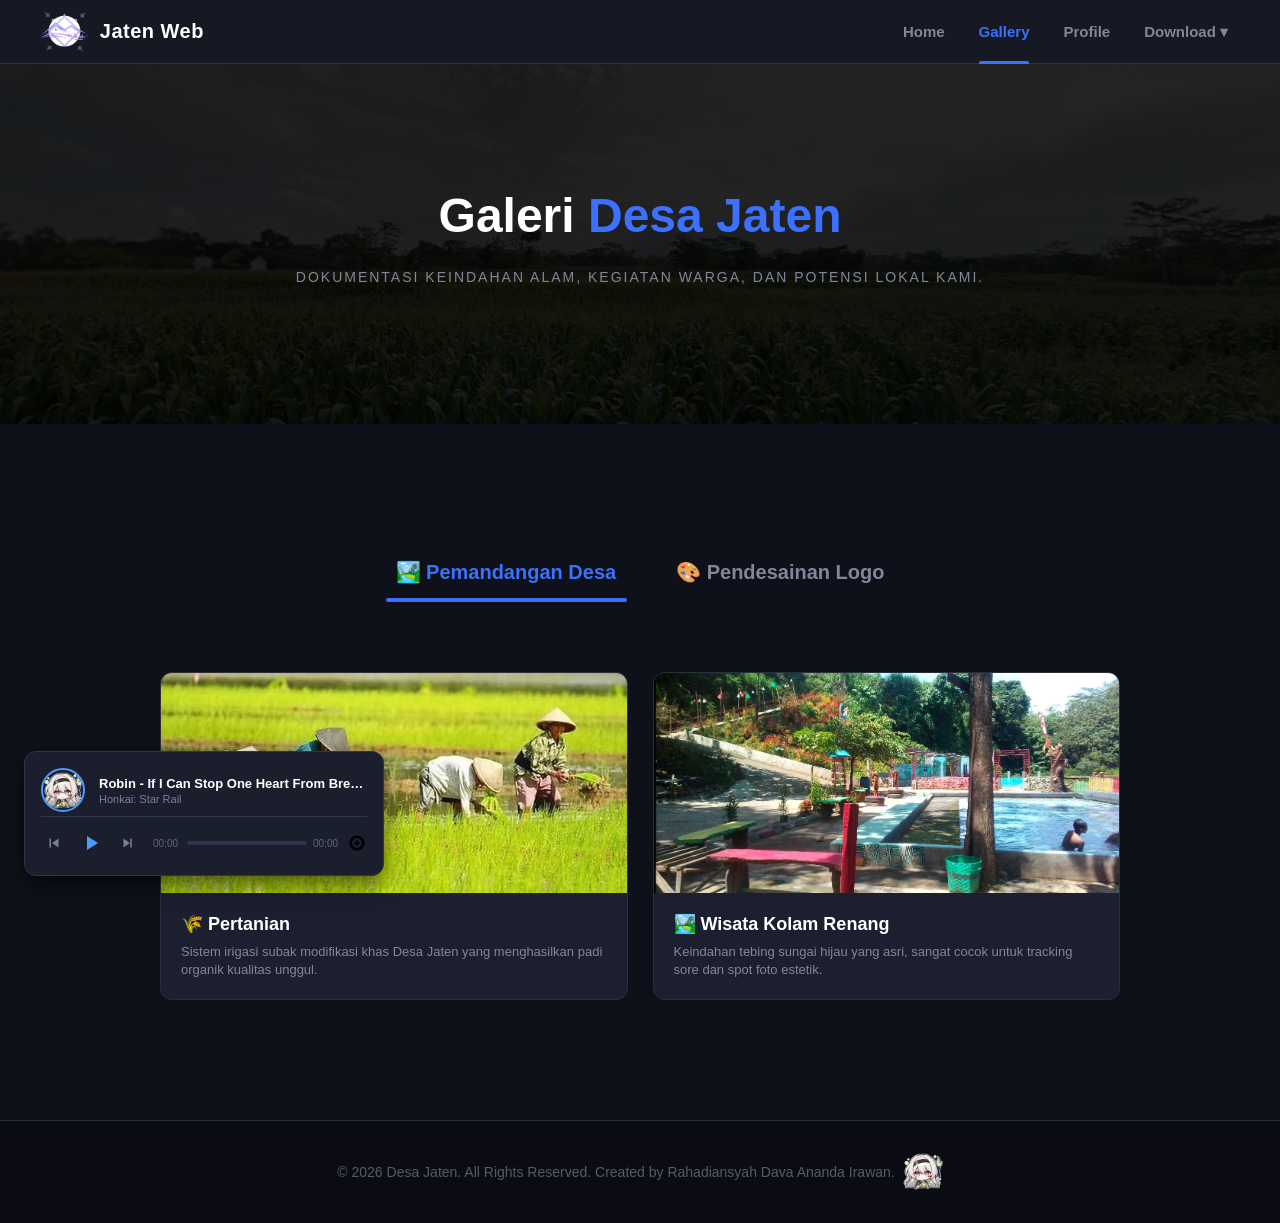
==== gallery.html @ ee6c20fc "Add files via upload" ====
<!DOCTYPE html>
<html lang="en">
<head>
    <meta charset="UTF-8">
    <meta name="viewport" content="width=device-width, initial-scale=1.0">
    <title>Galeri - Jaten Web</title>
    <link rel="stylesheet" href="css/style.css">
    <link rel="icon" type="image/png" href="assets/img/icon.png">
</head>
<body>
    <nav class="navbar">
        <div class="nav-left">
            <a href="index.html" class="logo">
                <img src="assets/img/LOGO.webp" alt="logo desa jaten" class="logo-img">
                <span class="logo-text">Jaten Web</span>
            </a>
        </div> 
        <div class="nav-right">
            <a href="index.html" class="txt-btn">Home</a>
            <a href="gallery.html" class="txt-btn active">Gallery</a>
            <a href="profile.html" class="txt-btn">Profile</a>
            <div class="dropdown">
                <button class="txt-btn dropdown-trigger">Download ▾</button>
                <div class="dropdown-content">
                    <a href="assets/surat/poster.pdf" download>🖼️ Download Poster Promosi</a>
                    <a href="assets/surat/surat.pdf" download class="txt-btn">📄 Download Surat</a>
                </div>
            </div>
        </div>
    </nav>
    
    <header class="gallery-hero">
        <div class="hero-content">
            <h1 class="hero-title">Galeri <span class="hero-highlight">Desa Jaten</span></h1>
            <p class="hero-subtitle">Dokumentasi keindahan alam, kegiatan warga, dan potensi lokal kami.</p>
        </div>
    </header>

    <section class="content-section">
        <div class="container">
            
            <div class="gallery-filter-wrapper">
                <div class="gallery-filter-container">
                    <button class="filter-btn active" data-target="desa">🏞️ Pemandangan Desa</button>
                    <button class="filter-btn" data-target="logo">🎨 Pendesainan Logo</button>
                    <div class="line-glider"></div>
                </div>
            </div>

            <div class="gallery-grid">
                
                <div class="gallery-item reveal reveal-delay-1" data-category="desa" id="item-pertanian">
                    <div class="gallery-img-wrapper">
                        <img src="assets/img/pertanian.webp" alt="Sektor Pertanian">
                    </div>
                    <div class="gallery-info">
                        <h3>🌾 Pertanian</h3>
                        <p>Sistem irigasi subak modifikasi khas Desa Jaten yang menghasilkan padi organik kualitas unggul.</p>
                    </div>
                </div>

                <div class="gallery-item reveal reveal-delay-2" data-category="desa" id="item-wisata">
                    <div class="gallery-img-wrapper">
                        <img src="assets/img/kolam.webp" alt="Wisata Alam">
                    </div>
                    <div class="gallery-info">
                        <h3>🏞️ Wisata Kolam Renang</h3>
                        <p>Keindahan tebing sungai hijau yang asri, sangat cocok untuk tracking sore dan spot foto estetik.</p>
                    </div>
                </div>

                <div class="gallery-item reveal reveal-delay-3" data-category="logo" id="mindboard">
                    <div class="gallery-img-wrapper">
                        <img src="assets/img/Jaten/1.png" alt="mindmap">
                    </div>
                    <div class="gallery-info">
                        <h3>Mind Map</h3>
                    </div>
                </div>

                <div class="gallery-item reveal reveal-delay-3" data-category="logo" id="moodboard">
                    <div class="gallery-img-wrapper">
                        <img src="assets/img/Jaten/2.png" alt="Moodboard">
                    </div>
                    <div class="gallery-info">
                        <h3>Mood Map</h3>
                    </div>
                </div>

                <div class="gallery-item reveal reveal-delay-3" data-category="logo" id="logom">
                    <div class="gallery-img-wrapper">
                        <img src="assets/img/Jaten/3.png" alt="LogoM">
                    </div>
                    <div class="gallery-info">
                        <h3>Logo Matriks</h3>
                    </div>
                </div>

            </div>
        </div>
    </section>

    <footer class="main-footer">
        <p>&copy; 2026 Desa Jaten. All Rights Reserved. Created by Rahadiansyah Dava Ananda Irawan.
            <img src="assets/img/mywife.webp" alt="Firefly Chibi" class="chibi-egg">
        </p>
    </footer>

    <script src="js/script.js"></script>
    <div class="lightbox-overlay" id="lightboxOverlay">
        <div class="lightbox-window">
            <button class="lightbox-close" id="lightboxClose">&times;</button>
            
            <div class="lightbox-content">
                <div class="lightbox-left">
                    <img src="" alt="Preview Gambar" id="lightboxImg">
                </div>
                <div class="lightbox-right">
                    <h2 id="lightboxTitle">Judul Gambar</h2>
                    <p id="lightboxDesc">Deskripsi lengkap dari foto galeri yang dipilih.</p>
                </div>
            </div>
        </div>
    </div>
    <div class="hoyo-player" id="hoyoPlayer">
        <audio id="main-audio" src="assets/music/song1.mp3"></audio>

        <div class="player-container">
            <div class="track-info">
                <div class="track-disc" id="trackDisc">
                    <img src="assets/img/mywife.webp" alt="Track Cover" id="playerCover">
                </div>
                <div class="track-details">
                    <div class="track-title-wrapper">
                        <h4 id="playerTitle">Robin - If I Can Stop One Heart From Breaking</h4>
                    </div>
                    <p id="playerArtist">Honkai: Star Rail</p>
                </div>
            </div>

            <div class="track-lyrics-container" id="lyricsContainer">
            </div>

            <div class="player-controls-wrapper">
                <div class="player-controls">
                    <button class="ctrl-btn" id="btnPrev">
                        <svg viewBox="0 0 24 24"><path d="M6 6h2v12H6zm3.5 6l8.5 6V6z"/></svg>
                    </button>
                    <button class="ctrl-btn play-trigger" id="btnPlay">
                        <svg viewBox="0 0 24 24" id="playIcon"><path d="M8 5v14l11-7z"/></svg>
                    </button>
                    <button class="ctrl-btn" id="btnNext">
                        <svg viewBox="0 0 24 24"><path d="M6 18l8.5-6L6 6zm9-12h2v12h-2z"/></svg>
                    </button>
                </div>
                
                <div class="progress-container" id="progressContainer">
                    <span class="time-text" id="timeCurrent">00:00</span>
                    <div class="progress-bar">
                        <div class="progress-fill" id="progressFill"></div>
                    </div>
                    <span class="time-text" id="timeTotal">00:00</span>
                    
                    <button class="lyric-btn" id="btnLyrics" title="Tampilkan Lirik">
                        <svg viewBox="0 0 24 24"><path d="M12 3c-4.97 0-9 4.03-9 9s4.03 9 9 9 9-4.03 9-9-4.03-9-9-9zm0 15c-3.31 0-6-2.69-6-6s2.69-6 6-6 6 2.69 6 6-2.69 6-6 6zm1-9h-2v2H9v2h2v2h2v-2h2v-2h-2z"/></svg>
                    </button>
                </div>
            </div>
        </div>
    </div>
    <script src="js/script.js"></script>
</body>
</html>
---- css/style.css ----
/* ========================================================
   1. BASE RESET & INITIALIZATION
   ======================================================== */
* {
    margin: 0;
    padding: 0;
    box-sizing: border-box;
    font-family: 'Bahnschrift', sans-serif;
}

body {
    background-color: #0f111a;
}

/* ========================================================
   2. NAVIGATION BAR SYSTEM (INTERACTIVE HOVER & ACTIVE)
   ======================================================== */
.navbar {
    display: flex;
    justify-content: space-between;
    align-items: center;
    background-color: #161824;
    padding: 0 40px;
    height: 64px;
    border-bottom: 1px solid #2c2f3a;
    position: fixed;
    top: 0;
    left: 0;
    width: 100%;
    z-index: 1000;
}

.nav-left {
    display: flex;
    align-items: center;
    gap: 40px;
}

.logo {
    display: flex;         
    align-items: center;   
    gap: 12px;             
    text-decoration: none; 
}

.logo-img {
    height: 40px;          
    width: auto;
    object-fit: contain;
    display: block;
}

.logo-text {
    color: #fff;           
    font-size: 20px;       
    font-weight: bold;
    letter-spacing: 0.5px;
}

.logo:hover .logo-img {
    transform: scale(1.05);
    transition: transform 0.2s ease;
}

.nav-right {
    display: flex;
    align-items: center;
    gap: 10px; 
    height: 64px; 
}

/* Style dasar untuk tombol menu teks di navbar */
.txt-btn {
    color: #838699;
    font-size: 15px;
    font-weight: 600;
    text-decoration: none; 
    cursor: pointer;
    transition: color 0.3s ease;
    padding: 0 12px;
    height: 100%; 
    display: flex;
    align-items: center; 
    position: relative; /* Kunci posisi buat dua jenis garis bawah */
}

/* 💡 KUNCI 1: Efek pas menu didekati kursor (Hover) - Teks membiru dikit */
.txt-btn:hover {
    color: #5b86fd; /* Birunya agak soft/muda sedikit dibanding warna aktif asli */
}

/* 💡 KUNCI 2: Bikin garis bawah HOVER yang lebih pendek menggunakan ::before */
.txt-btn::before {
    content: '';
    position: absolute;
    bottom: 12px;              /* Posisinya agak naik sedikit di bawah teks langsung */
    left: 25%;                 /* Digeser dari kiri 25% */
    width: 50%;                /* Lebarnya cuma 50% dari panjang teks (lebih pendek!) */
    height: 2px;               /* Lebih tipis dan halus */
    background-color: #5b86fd; /* Warna sesuai hover teks */
    border-radius: 1px;
    
    /* Animasi muncul memanjang dari tengah */
    transform: scaleX(0); 
    transition: transform 0.3s ease;
}

/* Jalankan garis pendeknya pas di-hover (tapi cuma buat menu yang GAK aktif) */
.txt-btn:not(.active):hover::before {
    transform: scaleX(1);
}

/* 💡 KUNCI 3: Pas menu AKTIF di halaman tersebut (Tetap Penuh & Tegas) */
.txt-btn.active {
    color: #3b71fe !important; /* Warna biru jernih utama */
}

/* Garis bawah penanda halaman aktif di batas paling bawah navbar */
.txt-btn.active::after {
    content: '';
    position: absolute;
    bottom: 0;                /* Pas menempel di batas bawah navbar */
    left: 12px;               
    right: 12px;              /* Lebar penuh mengikuti padding teks */
    height: 3px;              /* Lebih tebal */
    background-color: #3b71fe;
    border-radius: 2px 2px 0 0; 
}

/* ========================================================
   3. HERO SECTION (HOME HALAMAN UTAMA)
   ======================================================== */
.hero-section {
    position: relative;
    width: 100%;
    min-height: calc(100vh - 64px);
    background-image: linear-gradient(rgba(0,0,0,0.7), rgba(0,0,0,0.7)), url('../assets/img/banner.webp');
    background-size: cover;
    background-position: center;
    background-repeat: no-repeat;
    margin-top: 64px;
    display: flex;
    flex-direction: column;
    align-items: center;
    justify-content: center;
    text-align: center;
    padding: 0 24px;
}

.hero-content {
    max-width: 800px;
    display: flex;
    flex-direction: column;
    align-items: center;
}

.hero-title {
    font-size: 48px;
    font-weight: 800;
    color: #fff;
    line-height: 1.2;
    margin-bottom: 24px;
}

.hero-subtitle {
    font-size: 14px;
    letter-spacing: 2px;
    color: #838699;
    text-transform: uppercase;
    margin-bottom: 16px;
}

.hero-highlight {
    color: #3b71fe;
}

.hero-desc {
    font-size: 18px;
    color: #b3b6c2;
    max-width: 600px;
    margin-bottom: 40px;
    line-height: 1.6;
}

.hero-btn {
    display: inline-block;
    border: 1px solid #fff;
    padding: 12px 32px;
    font-size: 14px;
    color: #fff;
    text-decoration: none;
    text-transform: uppercase;
    letter-spacing: 1px;
    transition: background-color 0.3s, color 0.3s, border-color 0.3s;
}

.hero-btn:hover {
    background-color: #fff;
    color: #0f111a;
}

/* ========================================================
   4. CONTENT LAYOUT & MAIN CONTAINER
   ======================================================== */
.container {
    max-width: 1000px;
    margin: 0 auto;
    padding: 0 20px;
}

.content-section {
    padding: 100px 0; 
    background-color: #0f111a; 
    text-align: center;
}

.content-section.alternate-bg {
    background-color: #141724; 
}

.section-title {
    font-size: 36px;
    font-weight: 700;
    color: #fff;
    margin-bottom: 24px;
    position: relative;
}

.section-text {
    font-size: 18px;
    color: #b3b6c2;
    line-height: 1.8;
    max-width: 750px;
    margin: 0 auto;
}

/* ========================================================
   5. GRID & POTENSI CARD SYSTEM
   ======================================================== */
.grid-potensi {
    display: flex;
    justify-content: center;
    gap: 30px;
    margin-top: 50px;
    flex-wrap: wrap; 
}

.potensi-card {
    background-color: #1c1f30;
    border: 1px solid #2c2f3a;
    border-radius: 8px;
    width: 300px;
    text-align: left;
    transition: transform 0.3s, border-color 0.3s;
    padding-bottom: 30px; 
    cursor: pointer; /* 💡 TAMBAHAN: Biar pas diarahin mouse, kursornya jadi lambang jari klik */
}

.potensi-card:hover {
    transform: translateY(-5px); 
    border-color: #3b71fe; 
}

.potensi-card h3 {
    color: #fff;
    font-size: 20px;
    margin: 20px 20px 12px 20px;
}

.potensi-card p {
    color: #838699;
    font-size: 14px;
    line-height: 1.6;
    margin: 0 20px;
}

.potensi-img-wrapper {
    width: 100%;
    height: 180px;      
    overflow: hidden;    
    border-radius: 8px 8px 0 0; 
    margin-bottom: 10px; 
}

.potensi-img {
    width: 100%;
    height: 100%;
    object-fit: cover; 
    transform: scale(1); 
    transition: transform 0.5s ease;
}

.potensi-img:hover {
    transform: scale(1.08); 
    cursor: pointer;
}

/* ========================================================
   6. GALLERY PAGE SPECIFIC STYLING
   ======================================================== */
.gallery-hero {
    width: 100%;
    min-height: 40vh; 
    margin-top: 64px; 
    background-image: linear-gradient(rgba(0,0,0,0.85), rgba(0,0,0,0.85)), url('../assets/img/banner.webp');
    background-size: cover;
    background-position: center;
    display: flex;
    align-items: center;
    justify-content: center;
    text-align: center;
    padding: 40px 24px;
}

.gallery-filter-wrapper {
    width: 100%;
    display: flex;
    justify-content: center; 
    align-items: center;
    margin-top: 30px;
    margin-bottom: 50px;
}

.gallery-filter-container {
    display: inline-flex;    
    justify-content: center;
    gap: 40px;               
    position: relative;      
    padding-bottom: 12px;    
}

.filter-btn {
    background: none;
    border: none;
    color: #838699;
    font-size: 20px;         
    font-weight: 700;        
    cursor: pointer;
    padding: 6px 10px;       
    transition: color 0.3s ease;
    white-space: nowrap;     
}

.filter-btn:hover {
    color: #fff;
}

.filter-btn.active {
    color: #3b71fe;          
}

.line-glider {
    position: absolute;
    bottom: 0;
    left: 0;
    height: 4px;             
    background-color: #3b71fe;
    border-radius: 2px;
    transition: transform 0.4s cubic-bezier(0.25, 1, 0.5, 1), width 0.3s ease;
    pointer-events: none;
}

.gallery-grid {
    display: grid;
    grid-template-columns: repeat(auto-fit, minmax(300px, 1fr)); 
    gap: 25px; 
    padding: 20px 0;
}

.gallery-item {
    background-color: #1c1f30;
    border: 1px solid #2c2f3a;
    border-radius: 12px;
    overflow: hidden;
    transition: transform 0.3s ease, border-color 0.3s ease;
}

.gallery-item:hover {
    transform: translateY(-5px);
    border-color: #3b71fe;
}

.gallery-img-wrapper {
    width: 100%;
    height: 220px;
    overflow: hidden;
}

.gallery-img-wrapper img {
    width: 100%;
    height: 100%;
    object-fit: cover;
    transition: transform 0.5s ease;
}

.gallery-img-wrapper img:hover {
    transform: scale(1.08);
    cursor: pointer;
}

.gallery-info {
    padding: 20px;
    text-align: left;
}

.gallery-info h3 {
    color: #fff;
    font-size: 18px;
    margin-bottom: 8px;
}

.gallery-info p {
    color: #838699;
    font-size: 13px;
    line-height: 1.4;
}

.gallery-item.hide {
    display: none !important;
}

/* ========================================================
   7. MAIN FOOTER & EASTER EGG CHIBI
   ======================================================== */
.main-footer {
    background-color: #0b0c13;
    padding: 30px 0;
    text-align: center;
    border-top: 1px solid #2c2f3a;
}

.main-footer p {
    color: #575a6b;
    font-size: 14px;
    display: inline-flex;
    align-items: center; 
    justify-content: center;
    gap: 8px; 
}

.chibi-egg {
    height: 40px;        
    width: 40px;         
    object-fit: contain; 
    opacity: 1; 
    vertical-align: middle;
    margin-bottom: 2px;  
    transition: transform 0.3s ease; 
}

.main-footer p:hover .chibi-egg {
    transform: scale(1.2) rotate(5deg);
}

/* ========================================================
   8. MODERN LIGHTBOX MODAL SYSTEM (PERBAIKAN DISPLAY NONE)
   ======================================================== */
.lightbox-overlay {
    position: fixed;
    top: 0;
    left: 0;
    width: 100%;
    height: 100%;
    background-color: rgba(10, 11, 20, 0.85); 
    backdrop-filter: blur(8px); 
    z-index: 2000; 
    
    /* 💡 SOLUSI: Disembunyikan total di awal biar gak nge-blok klik galeri */
    display: none; 
    align-items: center;
    justify-content: center;
    opacity: 0;
    transition: opacity 0.4s ease;
}

/* Jendela yang bakal melebar dan membesar pas aktif */
.lightbox-window {
    background-color: #161824;
    border: 1px solid #2c2f3a;
    width: 90%;
    max-width: 850px;
    border-radius: 16px;
    position: relative;
    overflow: hidden;
    
    /* Keadaan awal animasi: Agak mengecil */
    transform: scale(0.85);
    transition: transform 0.4s cubic-bezier(0.34, 1.56, 0.64, 1);
}

/* Dipanggil bareng JavaScript lewat efek Transisi */
.lightbox-overlay.show {
    opacity: 1;
}

.lightbox-overlay.show .lightbox-window {
    transform: scale(1); /* Efek mengembang melebar rapi ala Canva */
}

/* Tombol Tutup Silang */
.lightbox-close {
    position: absolute;
    top: 15px;
    right: 20px;
    background: none;
    border: none;
    color: #838699;
    font-size: 32px;
    cursor: pointer;
    transition: color 0.2s, transform 0.2s;
    z-index: 10;
}

.lightbox-close:hover {
    color: #fff;
    transform: scale(1.1);
}

/* Tata Letak Konten Pop-up */
.lightbox-content {
    display: flex;
    flex-wrap: wrap; 
}

.lightbox-left {
    flex: 1.2;
    min-width: 300px;
    height: 400px;
    background-color: #0f111a;
}

.lightbox-left img {
    width: 100%;
    height: 100%;
    object-fit: cover; 
}

.lightbox-right {
    flex: 1;
    min-width: 280px;
    padding: 40px 30px;
    display: flex;
    flex-direction: column;
    justify-content: center;
    text-align: left;
}

.lightbox-right h2 {
    color: #fff;
    font-size: 26px;
    font-weight: 700;
    margin-bottom: 16px;
    line-height: 1.3;
}

.lightbox-right p {
    color: #b3b6c2;
    font-size: 15px;
    line-height: 1.6;
}

/* Responsif untuk Layar HP */
@media (max-width: 650px) {
    .lightbox-left {
        height: 250px;
    }
    .lightbox-right {
        padding: 25px 20px;
    }
    .lightbox-right h2 {
        font-size: 20px;
    }
}

/* ========================================================
   9. ENTRANCE REVEAL ANIMATION (SLIDE UP + FADE IN)
   ======================================================== */
/* Status awal: Tersembunyi di bawah & transparan */
.reveal {
    opacity: 0;
    transform: translateY(30px);
    transition: opacity 0.8s ease-out, transform 0.8s ease-out;
    visibility: hidden;
}

/* Status akhir: Muncul di posisi asli */
.reveal.active-reveal {
    opacity: 1;
    transform: translateY(0);
    visibility: visible;
}

/* Efek Staggered (Muncul bergantian satu per satu pada kartu grid) */
.reveal-delay-1 { transition-delay: 0.1s; }
.reveal-delay-2 { transition-delay: 0.2s; }
.reveal-delay-3 { transition-delay: 0.3s; }

/* ========================================================
   10. NAVBAR DROPDOWN SYSTEM
   ======================================================== */
/* Wadah utama dropdown */
.dropdown {
    position: relative;
    display: inline-block;
    height: 100%; /* Biar tingginya sama rata dengan navbar */
}

/* Mengubah sifat button dropdown agar mirip dengan txt-btn lainnya */
.dropdown-trigger {
    background: none;
    border: none;
    font-family: inherit;
    height: 100%;
}

/* Kotak isi menu dropdown (tersembunyi di awal) */
.dropdown-content {
    display: block;
    position: absolute;
    top: 64px; /* Pas di bawah batas navbar */
    right: 0;   /* Rata kanan biar rapi gak keluar layar */
    background-color: #161824;
    min-width: 220px;
    border: 1px solid #2c2f3a;
    border-top: none;
    border-radius: 0 0 8px 8px;
    box-shadow: 0px 8px 16px rgba(0, 0, 0, 0.5);
    
    /* Efek Animasi Meluncur Halus & Fade In */
    opacity: 0;
    visibility: hidden;
    transform: translateY(-10px);
    transition: opacity 0.3s ease, transform 0.3s ease, visibility 0.3s;
    z-index: 2000;
}

/* Isi link di dalam dropdown */
.dropdown-content a {
    color: #838699;
    padding: 14px 20px;
    text-decoration: none;
    display: block;
    font-size: 14px;
    font-weight: 600;
    text-align: left;
    transition: background-color 0.2s, color 0.2s;
}

/* Pas opsi menu dropdown didekati kursor */
.dropdown-content a:hover {
    background-color: #1c1f30;
    color: #3b71fe; /* Teks berubah jadi biru khas Jaten Web */
}

/* 💡 KUNCI UTAMA: Munculkan dropdown pas wadah .dropdown di-hover */
.dropdown:hover .dropdown-content {
    opacity: 1;
    visibility: visible;
    transform: translateY(0);
}

/* ========================================================
   11. HOYOLAB THEMED MUSIC PLAYER STYLE (PERBAIKAN TOTAL)
   ======================================================== */
.hoyo-player {
    position: fixed;
    bottom: 24px;
    left: 24px;
    background-color: #1b1e2d;
    border: 1px solid #2e344d;
    border-radius: 12px;
    padding: 16px;
    box-shadow: 0 8px 24px rgba(0, 0, 0, 0.6);
    z-index: 3000;
    width: 360px;
    height: 125px; /* Tinggi default mode ciut */
    overflow: hidden;
    transition: height 0.4s cubic-bezier(0.25, 1, 0.5, 1);
    display: flex;
    flex-direction: column;
}

/* Mode memanjang ke atas pas lirik dibuka */
.hoyo-player.expanded {
    height: 380px; 
}

.player-container {
    display: flex;
    flex-direction: column;
    height: 100%;
    justify-content: space-between;
}

/* 11.1 Info Lagu (Atas) */
.track-info {
    display: flex;
    align-items: center;
    gap: 14px;
}

.track-disc {
    width: 44px;
    height: 44px;
    border-radius: 50%;
    border: 2px solid #4a9bff;
    overflow: hidden;
    flex-shrink: 0;
    animation: rotateDisc 5s linear infinite;
    animation-play-state: paused;
}

@keyframes rotateDisc {
    from { transform: rotate(0deg); }
    to { transform: rotate(360deg); }
}

.track-disc img {
    width: 100%;
    height: 100%;
    object-fit: cover;
}

.track-details {
    overflow: hidden;
}

.track-title-wrapper h4 {
    color: #fff;
    font-size: 13px;
    font-weight: 600;
    white-space: nowrap;
    overflow: hidden;
    text-overflow: ellipsis;
    margin-bottom: 2px;
}

#playerArtist {
    color: #79819a;
    font-size: 11px;
}

/* 11.2 Wadah Lirik Tengah (Hanya muncul pas .expanded) */
.track-lyrics-container {
    flex: 1;
    margin: 12px 0;
    padding: 12px;
    background-color: #131520;
    border-radius: 8px;
    border: 1px solid #24293a;
    overflow-y: auto;
    display: none;
    text-align: center;
}

.hoyo-player.expanded .track-lyrics-container {
    display: block;
}

.lyric-line {
    color: #5d667e;
    font-size: 12px;
    margin-bottom: 8px;
    font-weight: 600;
}

.lyric-line.active-lyric {
    color: #4a9bff;
    text-shadow: 0 0 8px rgba(74, 155, 255, 0.4);
}

/* 11.3 Bagian Bawah: Baris Kontroler Utama */
.player-controls-wrapper {
    display: flex;
    align-items: center;
    justify-content: space-between; /* Membagi kiri (tombol) dan kanan (progress) */
    gap: 12px;
    margin-top: auto;
    padding-top: 10px;
    border-top: 1px solid #2e344d;
}

/* Tombol navigasi musik (Prev, Play, Next) */
.player-controls {
    display: flex;
    align-items: center;
    gap: 8px;
}

.ctrl-btn {
    background: none;
    border: none;
    cursor: pointer;
    padding: 4px;
    display: flex;
    align-items: center;
    justify-content: center;
}

.ctrl-btn svg {
    width: 18px;
    height: 18px;
    fill: #79819a;
    transition: fill 0.2s;
}

.ctrl-btn:hover svg {
    fill: #4a9bff;
}

/* Tombol play dibuat lingkarannya menonjol */
.play-trigger svg {
    width: 24px;
    height: 24px;
    fill: #4a9bff;
}

/* Wadah Bar Durasi di Sisi Kanan */
.progress-container {
    flex: 1;
    display: flex;
    align-items: center;
    gap: 6px;
}

.progress-bar {
    flex: 1;
    height: 4px;
    background-color: #2e344d;
    border-radius: 2px;
    position: relative;
}

.progress-fill {
    height: 100%;
    width: 0%;
    background: linear-gradient(90deg, #4a9bff, #00ffcc);
    border-radius: 2px;
}

.time-text {
    color: #5d667e;
    font-size: 10px;
    min-width: 28px;
}

/* 11.4 Tombol Pemicu Lirik (Berada di pojok kanan bawah) */
.lyric-btn {
    background: none;
    border: none;
    cursor: pointer;
    width: 20px;
    height: 20px;
    display: flex;
    align-items: center;
    justify-content: center;

/* ========================================================
   11.1 HOYOLAB PLAYER UTILITIES & ANIMATIONS (ADDITIONAL)
   ======================================================== */
/* 💡 Animasi piringan hitam berputar */
@keyframes rotateDisc {
    from { transform: rotate(0deg); }
    to { transform: rotate(360deg); }
}

.track-disc {
    width: 44px;
    height: 44px;
    border-radius: 50%;
    border: 2px solid #4a9bff; /* Cyan Khas HoyoLab */
    overflow: hidden;
    flex-shrink: 0; /* Biar gak gepeng pas teks kepanjangan */
    animation: rotateDisc 5s linear infinite;
    animation-play-state: paused; /* Jalan cuma pas musik play */
}

.track-disc img {
    width: 100%;
    height: 100%;
    object-fit: cover;
}

/* Memastikan ukuran icon kontrol pas di dalam tombol lingkaran */
.ctrl-btn svg {
    width: 20px;
    height: 20px;
    fill: #79819a;
    transition: fill 0.2s, transform 0.2s;
}

.ctrl-btn:hover svg {
    fill: #4a9bff;
}

/* Tombol Play/Pause dibuat sedikit lebih menonjol */
.play-trigger svg {
    width: 26px;
    height: 26px;
    fill: #4a9bff;
}

.play-trigger:hover svg {
    fill: #00ffcc;
    transform: scale(1.1);
}

/* Mengatur kursor pointer untuk semua tombol di player */
.ctrl-btn, .lyric-btn {
    cursor: pointer;
}}

/* ========================================================
   11.5 PERBAIKAN TOTAL: MENYEMBUNYIKAN SCROLLBAR LIRIK
   ======================================================== */

/* 💡 Langkah 1: Atur wadah lirik agar fiturnya aktif tapi scrollbar-nya "tipis" */
.track-lyrics-container {
    /* ... (kode margin, padding, border lainnya tetap sama ya) ... */
    
    overflow-y: auto; /* Fitur scroll tetap wajib aktif */
    
    /* Properti khusus untuk browser Firefox agar scrollbar-nya hilang */
    scrollbar-width: none; 
}

/* 💡 Langkah 2: Sembunyikan visual scrollbar untuk browser berbasis Webkit (Chrome, Edge, Safari, Opera) */
.track-lyrics-container::-webkit-scrollbar {
    width: 0;           /* Lebarnya dibuat NOL */
    height: 0;          /* Tingginya dibuat NOL */
    background: transparent; /* Latar belakang transparan penuh */
}

/* 💡 Langkah 3 (Opsional): Hapus thumb dan track agar benar-benar bersih */
.track-lyrics-container::-webkit-scrollbar-thumb,
.track-lyrics-container::-webkit-scrollbar-track {
    background: transparent;
    border: none;
}
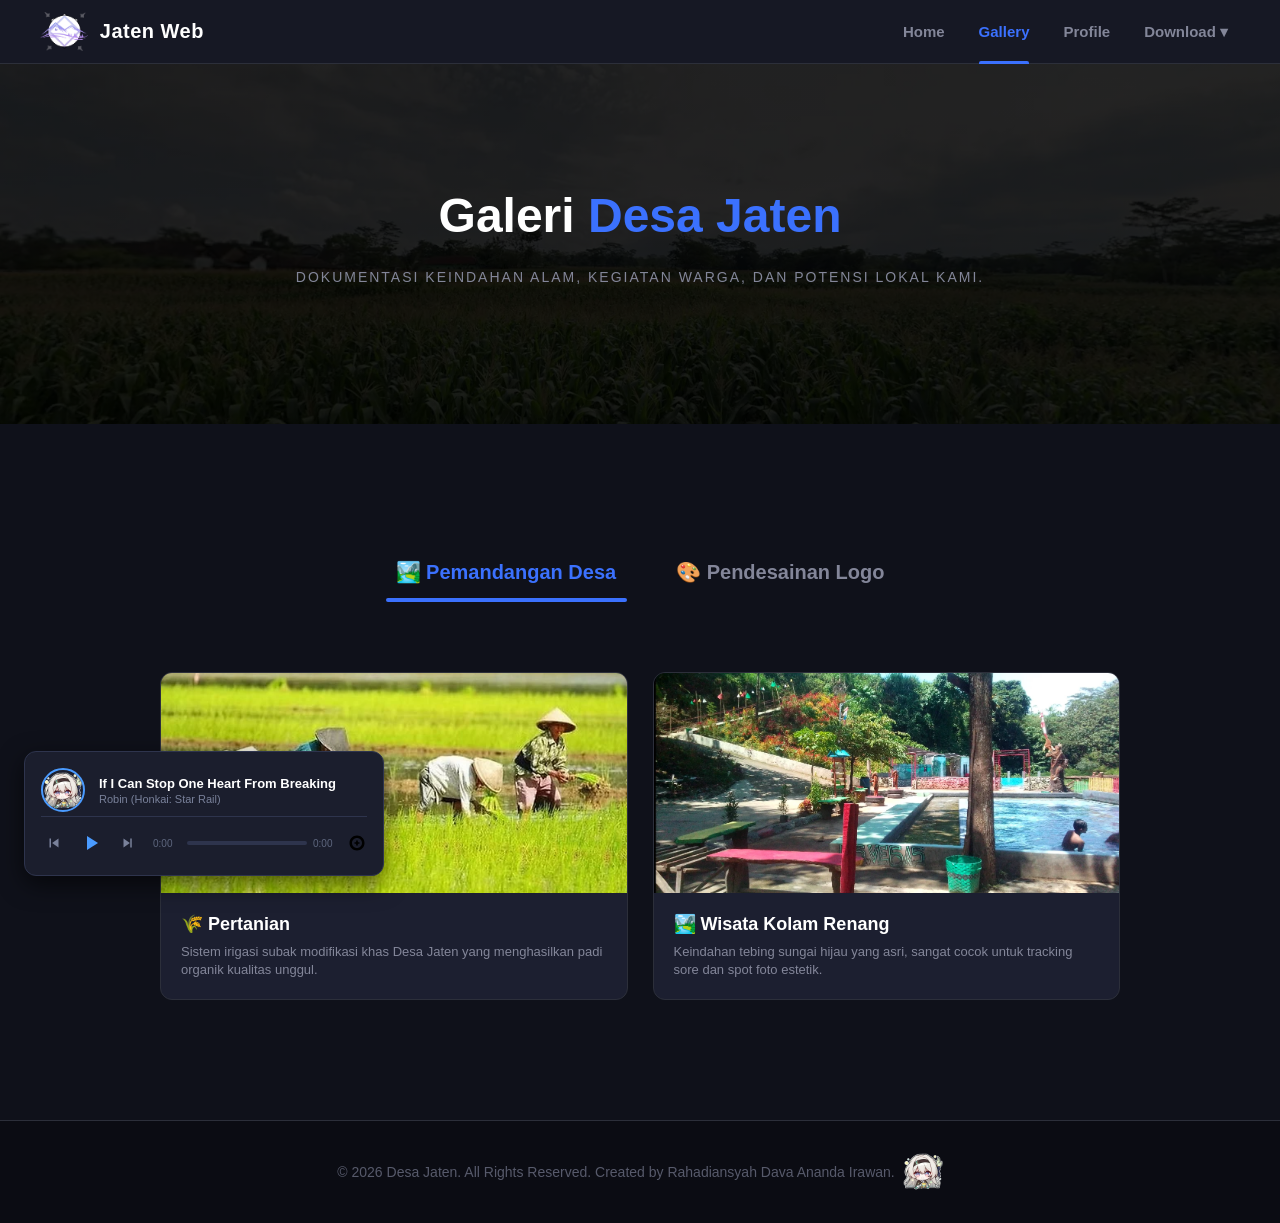
==== commit d7698929: "Update gallery.html" ====
--- a/gallery.html
+++ b/gallery.html
@@ -22,9 +22,8 @@
             <div class="dropdown">
                 <button class="txt-btn dropdown-trigger">Download ▾</button>
                 <div class="dropdown-content">
-                    <a href="assets/surat/poster.pdf" download>🖼️ Download Poster Promosi</a>
-                    <a href="assets/surat/surat.pdf" download class="txt-btn">📄 Download Surat</a>
-                </div>
+                    <a href="assets/surat/Poster.png" download>🖼️ Download Poster Promosi</a>
+                    <a href="assets/surat/surat.pdf" download>📄 Download Surat</a>
             </div>
         </div>
     </nav>
@@ -106,11 +105,9 @@
         </p>
     </footer>
 
-    <script src="js/script.js"></script>
     <div class="lightbox-overlay" id="lightboxOverlay">
         <div class="lightbox-window">
             <button class="lightbox-close" id="lightboxClose">&times;</button>
-            
             <div class="lightbox-content">
                 <div class="lightbox-left">
                     <img src="" alt="Preview Gambar" id="lightboxImg">
@@ -122,6 +119,7 @@
             </div>
         </div>
     </div>
+
     <div class="hoyo-player" id="hoyoPlayer">
         <audio id="main-audio" src="assets/music/song1.mp3"></audio>
 
@@ -138,8 +136,7 @@
                 </div>
             </div>
 
-            <div class="track-lyrics-container" id="lyricsContainer">
-            </div>
+            <div class="track-lyrics-container" id="lyricsContainer"></div>
 
             <div class="player-controls-wrapper">
                 <div class="player-controls">
@@ -168,6 +165,7 @@
             </div>
         </div>
     </div>
+
     <script src="js/script.js"></script>
 </body>
-</html>+</html>
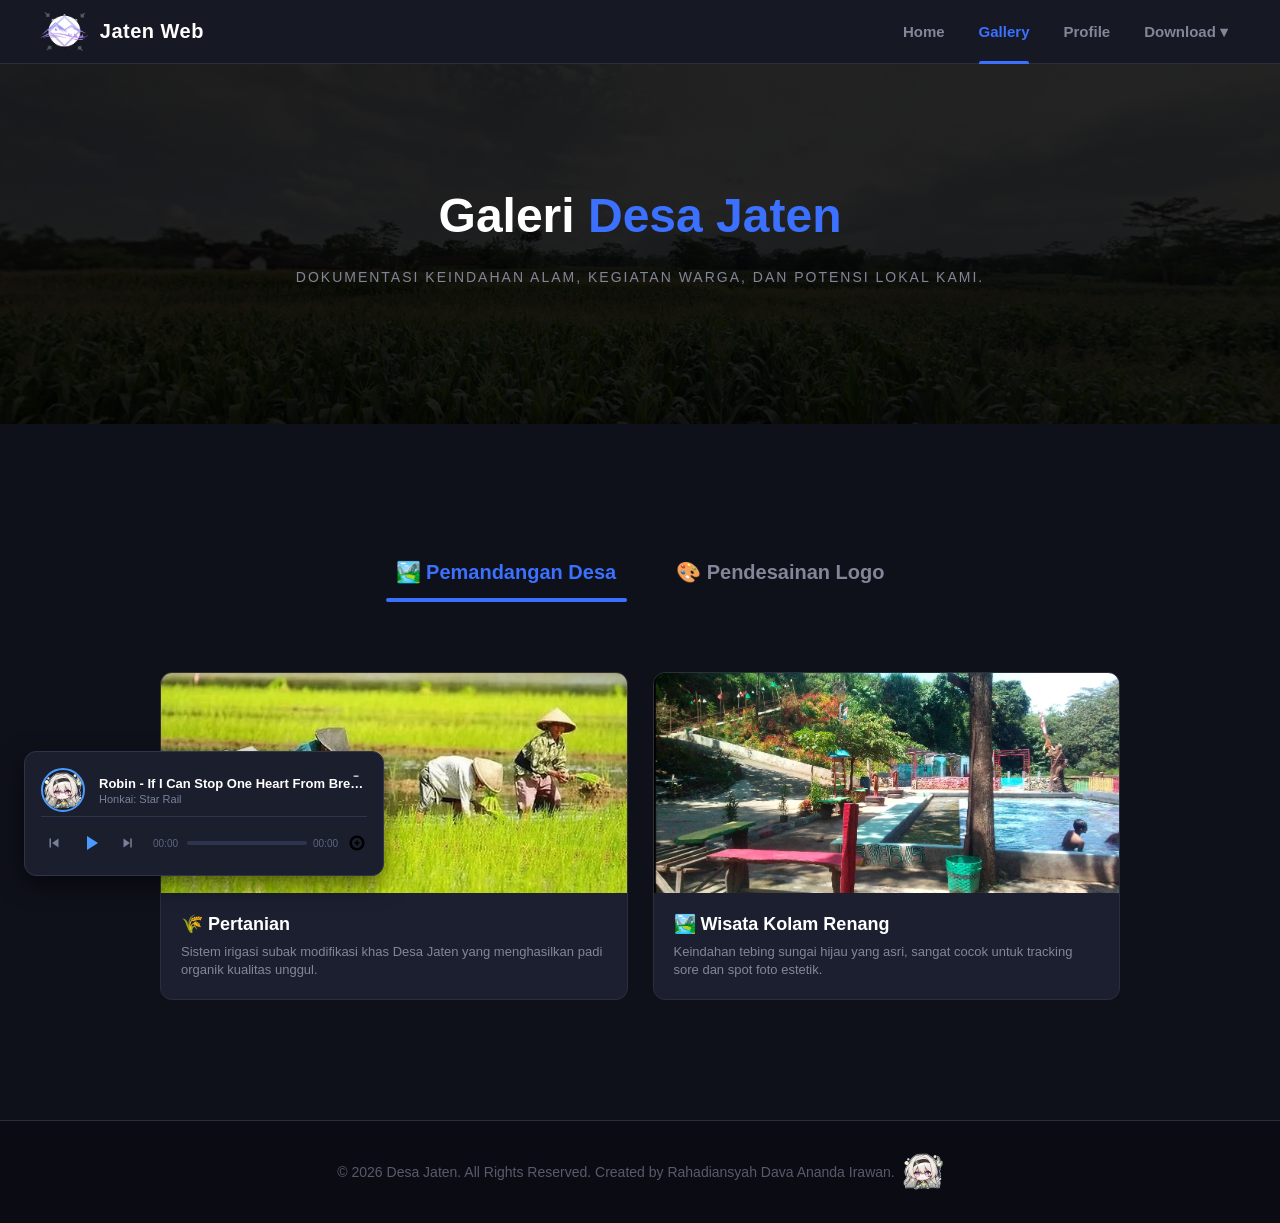
==== commit b10751cd: "Update gallery.html" ====
--- a/gallery.html
+++ b/gallery.html
@@ -105,9 +105,11 @@
         </p>
     </footer>
 
+    <script src="js/script.js"></script>
     <div class="lightbox-overlay" id="lightboxOverlay">
         <div class="lightbox-window">
             <button class="lightbox-close" id="lightboxClose">&times;</button>
+            
             <div class="lightbox-content">
                 <div class="lightbox-left">
                     <img src="" alt="Preview Gambar" id="lightboxImg">
@@ -119,10 +121,10 @@
             </div>
         </div>
     </div>
-
     <div class="hoyo-player" id="hoyoPlayer">
         <audio id="main-audio" src="assets/music/song1.mp3"></audio>
 
+        <button class="btn-minimize" id="btnMinimize" title="Minimize Player">-</button>
         <div class="player-container">
             <div class="track-info">
                 <div class="track-disc" id="trackDisc">
@@ -136,7 +138,8 @@
                 </div>
             </div>
 
-            <div class="track-lyrics-container" id="lyricsContainer"></div>
+            <div class="track-lyrics-container" id="lyricsContainer">
+            </div>
 
             <div class="player-controls-wrapper">
                 <div class="player-controls">
@@ -165,7 +168,6 @@
             </div>
         </div>
     </div>
-
     <script src="js/script.js"></script>
 </body>
 </html>
--- a/css/style.css
+++ b/css/style.css
@@ -936,4 +936,88 @@
 .track-lyrics-container::-webkit-scrollbar-track {
     background: transparent;
     border: none;
-}+}
+
+/* Styling Tombol Minimize */
+.btn-minimize {
+    position: absolute;
+    top: 8px;
+    right: 12px;
+    background: transparent;
+    border: none;
+    color: #fff;
+    font-size: 20px;
+    cursor: pointer;
+    z-index: 10;
+    width: 30px;
+    height: 30px;
+    display: flex;
+    align-items: center;
+    justify-content: center;
+    transition: all 0.3s ease;
+    opacity: 0.7;
+}
+
+.btn-minimize:hover {
+    opacity: 1;
+}
+
+/* 📱 LOGIKA KETIKA PLAYER MENGECEKIL (MINIMIZED) */
+.hoyo-player.minimized {
+    width: 70px;               /* Sisa ukuran bulat cakram aja */
+    height: 70px;
+    border-radius: 50%;        /* Bikin melingkar di pojok */
+    padding: 0;
+    overflow: hidden;
+    bottom: 20px;
+    right: 20px;               /* Posisikan manis di pojok kanan bawah */
+    left: auto;                /* Biar ga ngelebar penuh */
+    box-shadow: 0 4px 15px rgba(0,0,0,0.4);
+}
+
+/* Sembunyikan elemen lain di dalam player saat posisi mengecil */
+.hoyo-player.minimized .player-container,
+.hoyo-player.minimized .track-lyrics-container {
+    display: none !important;
+}
+
+/* Biar piringan hitamnya tetap kelihatan kecil & berputar di pojok saat minimize */
+.hoyo-player.minimized .track-info {
+    display: flex !important;
+    position: absolute;
+    top: 0;
+    left: 0;
+    width: 100%;
+    height: 100%;
+    justify-content: center;
+    align-items: center;
+}
+
+.hoyo-player.minimized .track-disc {
+    width: 60px !important;
+    height: 60px !important;
+    margin: 0 !important;
+    cursor: pointer;          /* Biar user tau kalau ini bisa diklik lagi */
+}
+
+.hoyo-player.minimized .track-details,
+.hoyo-player.minimized .player-controls-wrapper {
+    display: none !important;
+}
+
+/* Ubah tombol minimize jadi tanda (+) saat mengecil */
+.hoyo-player.minimized .btn-minimize {
+    top: 50%;
+    left: 50%;
+    transform: translate(-50%, -50%);
+    font-size: 24px;
+    background: rgba(0, 0, 0, 0.5); /* Kasih background gelap transparan biar kelihatan */
+    border-radius: 50%;
+    width: 100%;
+    height: 100%;
+    opacity: 0;                    /* Sembunyikan dulu, muncul pas di-hover/tap */
+}
+
+.hoyo-player.minimized:hover .btn-minimize {
+    opacity: 1;
+}
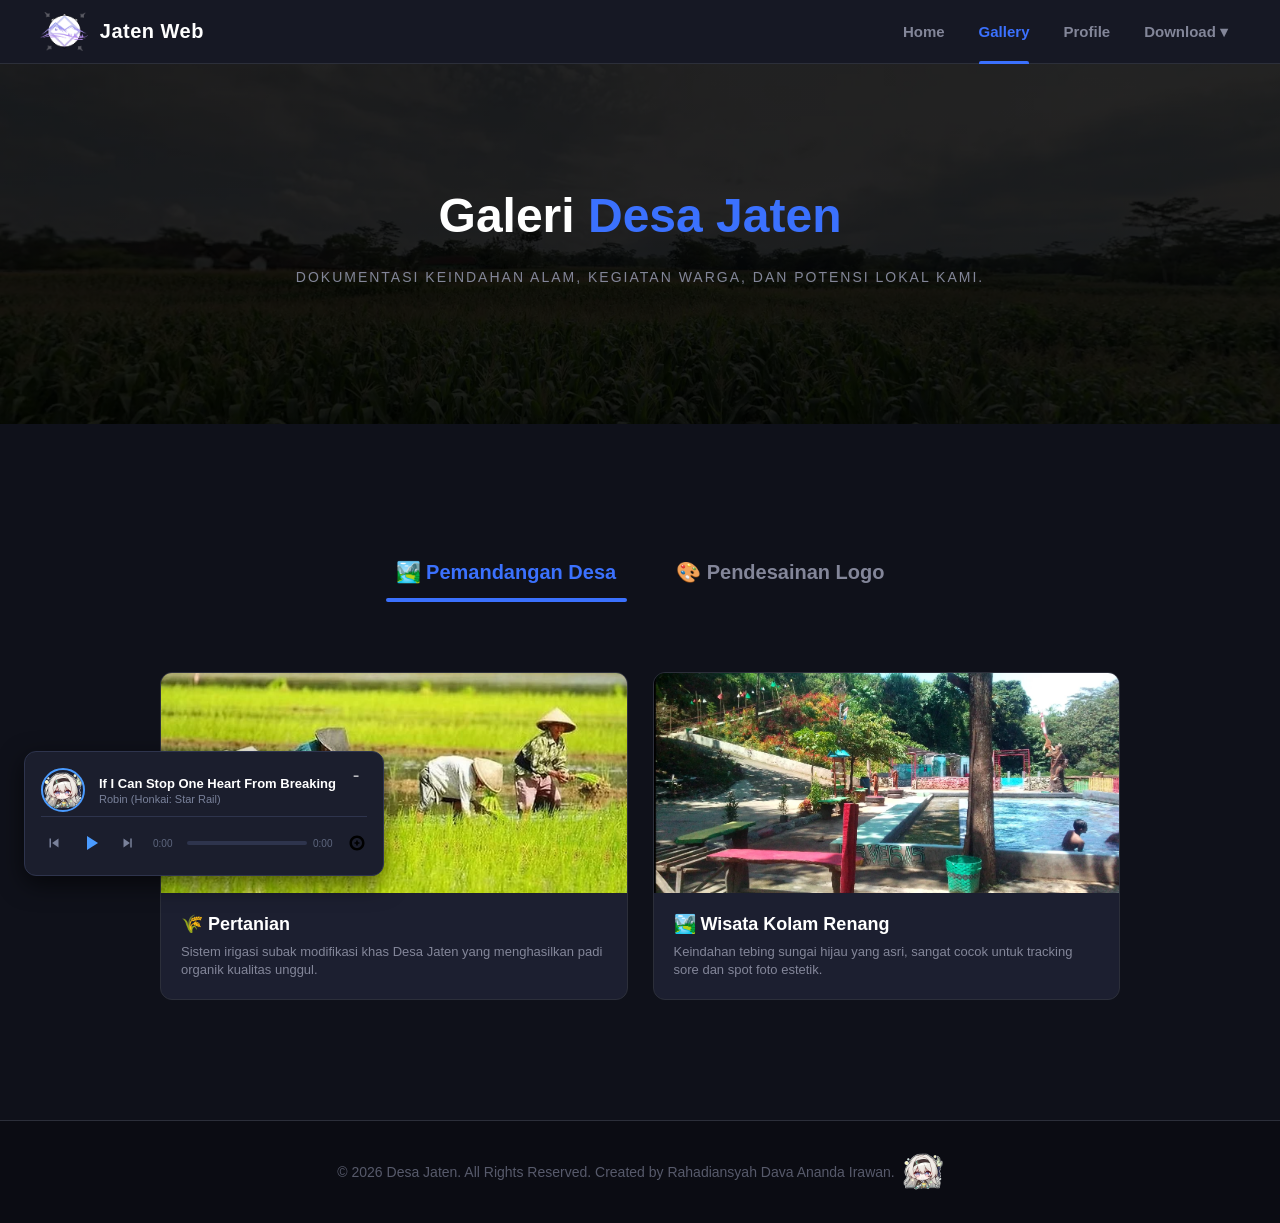
==== commit be23d6b4: "Update gallery.html" ====
--- a/gallery.html
+++ b/gallery.html
@@ -105,7 +105,6 @@
         </p>
     </footer>
 
-    <script src="js/script.js"></script>
     <div class="lightbox-overlay" id="lightboxOverlay">
         <div class="lightbox-window">
             <button class="lightbox-close" id="lightboxClose">&times;</button>
@@ -121,10 +120,12 @@
             </div>
         </div>
     </div>
+
     <div class="hoyo-player" id="hoyoPlayer">
         <audio id="main-audio" src="assets/music/song1.mp3"></audio>
 
         <button class="btn-minimize" id="btnMinimize" title="Minimize Player">-</button>
+        
         <div class="player-container">
             <div class="track-info">
                 <div class="track-disc" id="trackDisc">
@@ -138,8 +139,7 @@
                 </div>
             </div>
 
-            <div class="track-lyrics-container" id="lyricsContainer">
-            </div>
+            <div class="track-lyrics-container" id="lyricsContainer"></div>
 
             <div class="player-controls-wrapper">
                 <div class="player-controls">
@@ -168,6 +168,7 @@
             </div>
         </div>
     </div>
+
     <script src="js/script.js"></script>
 </body>
 </html>
